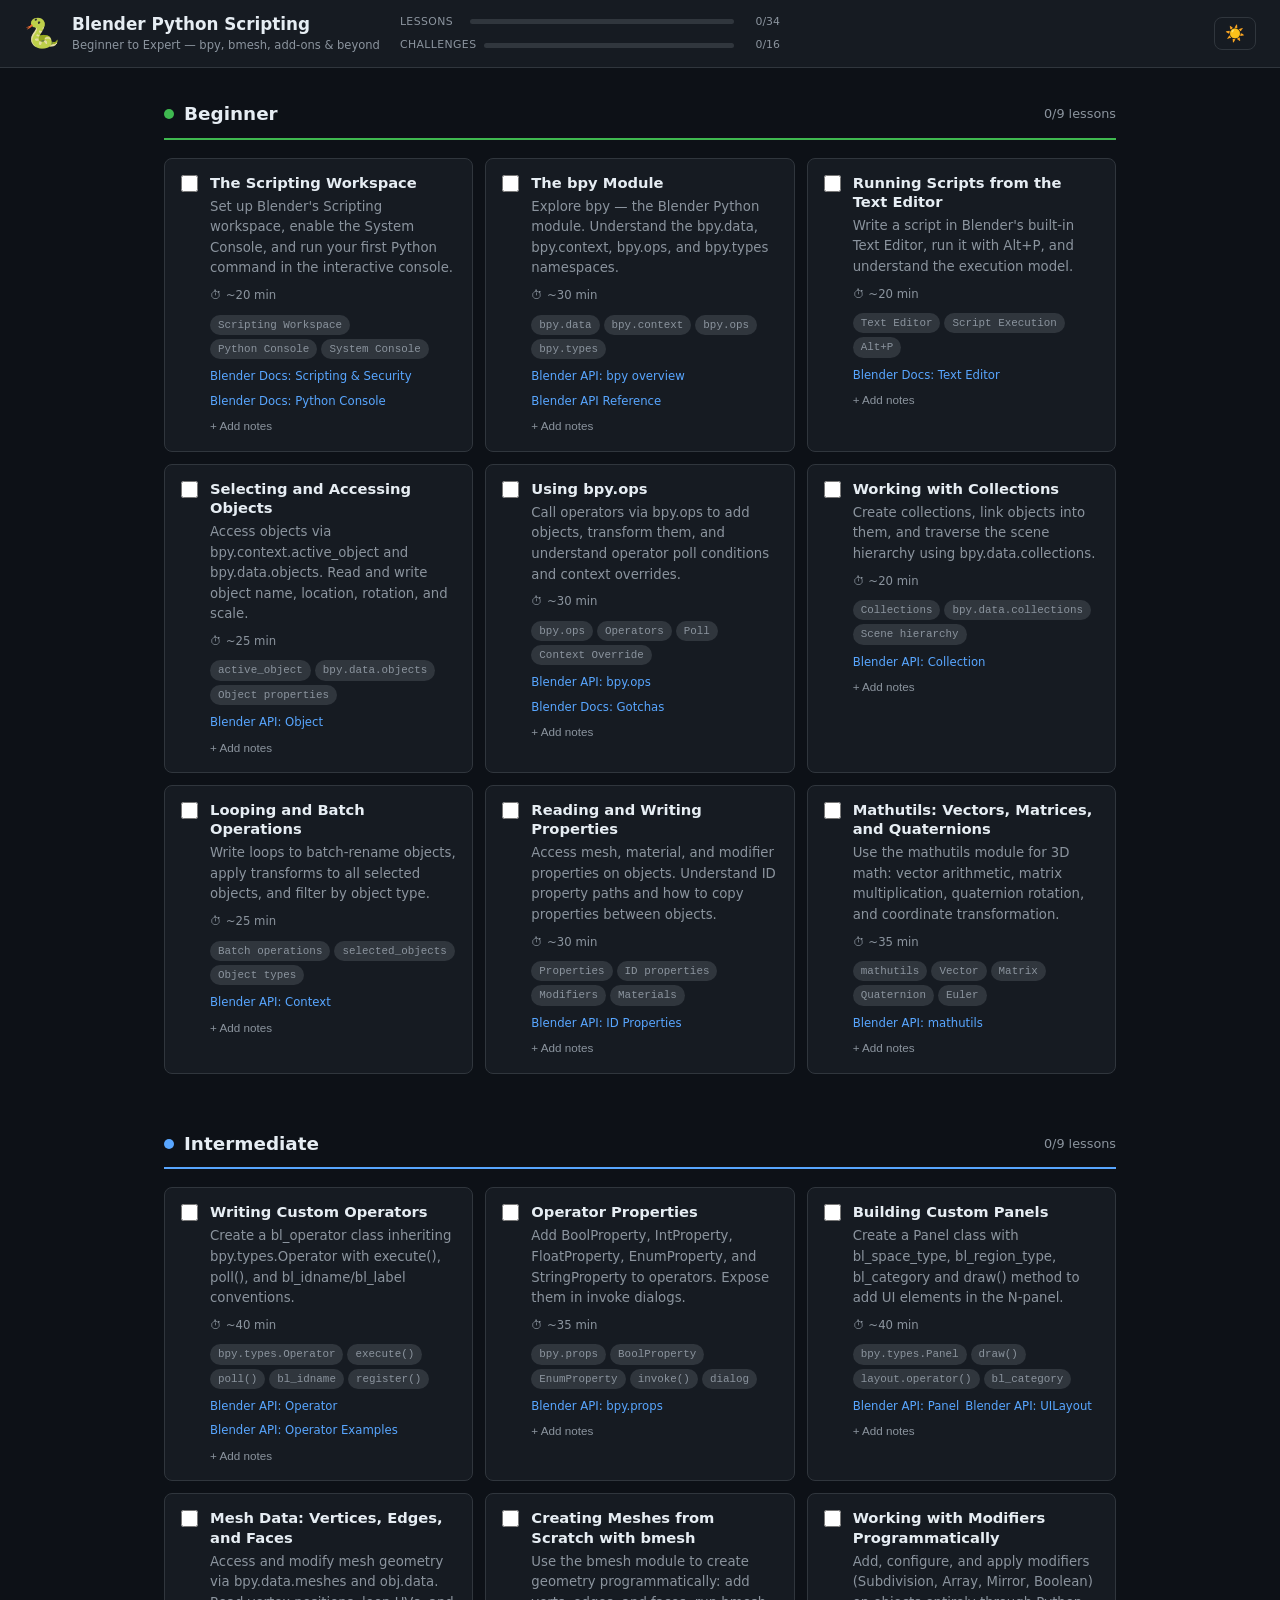
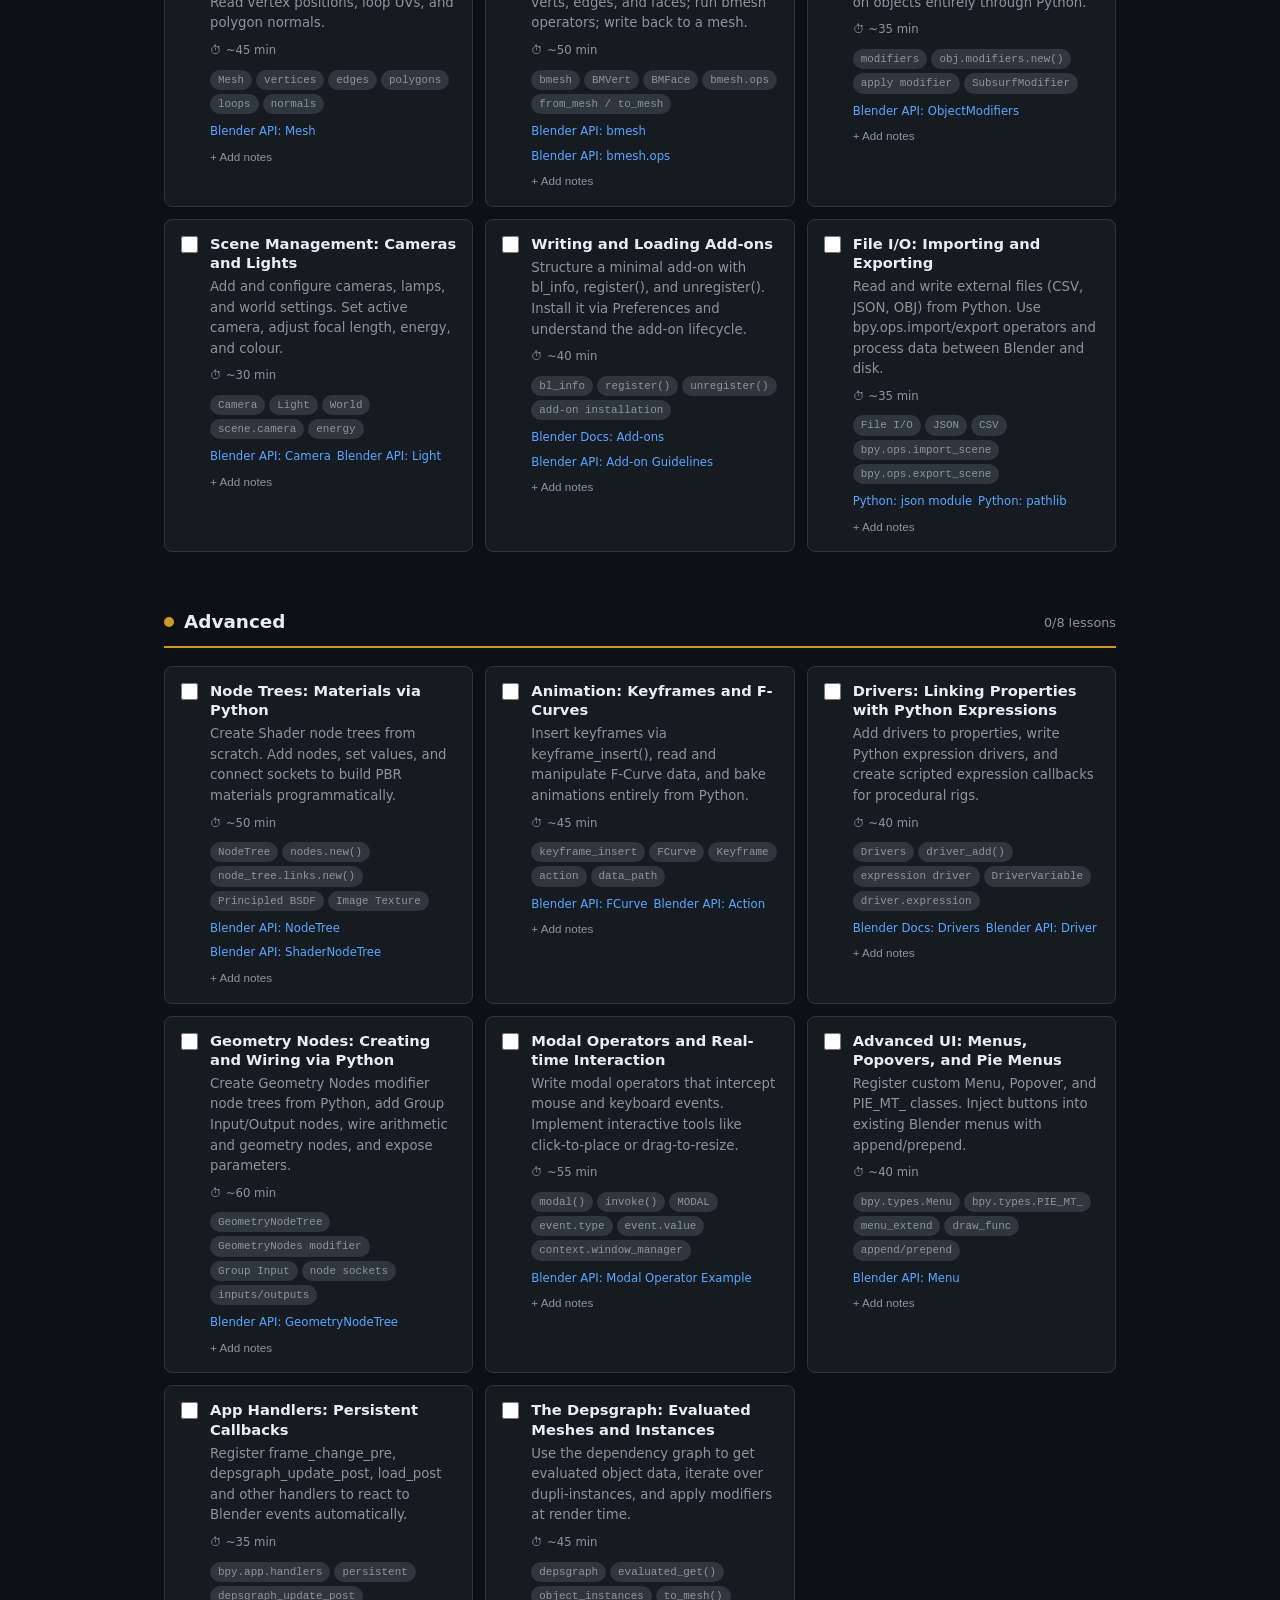
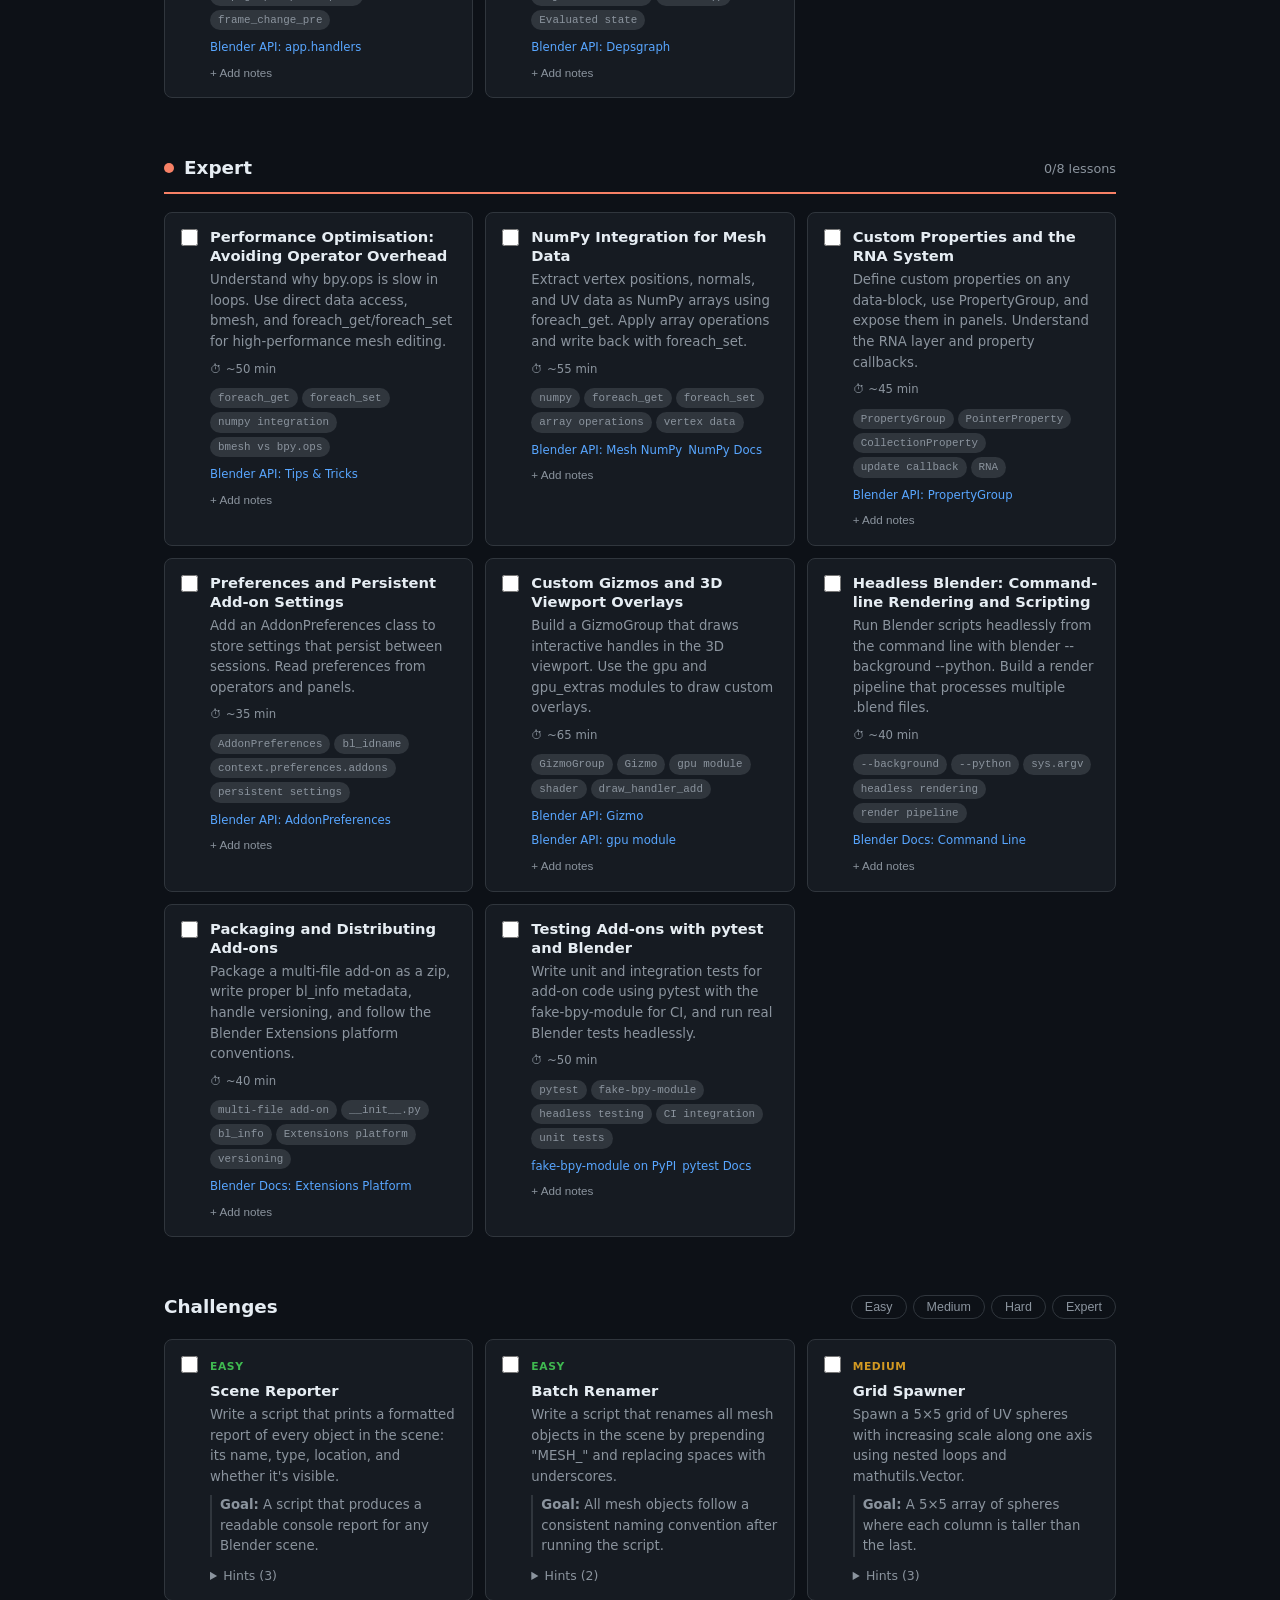
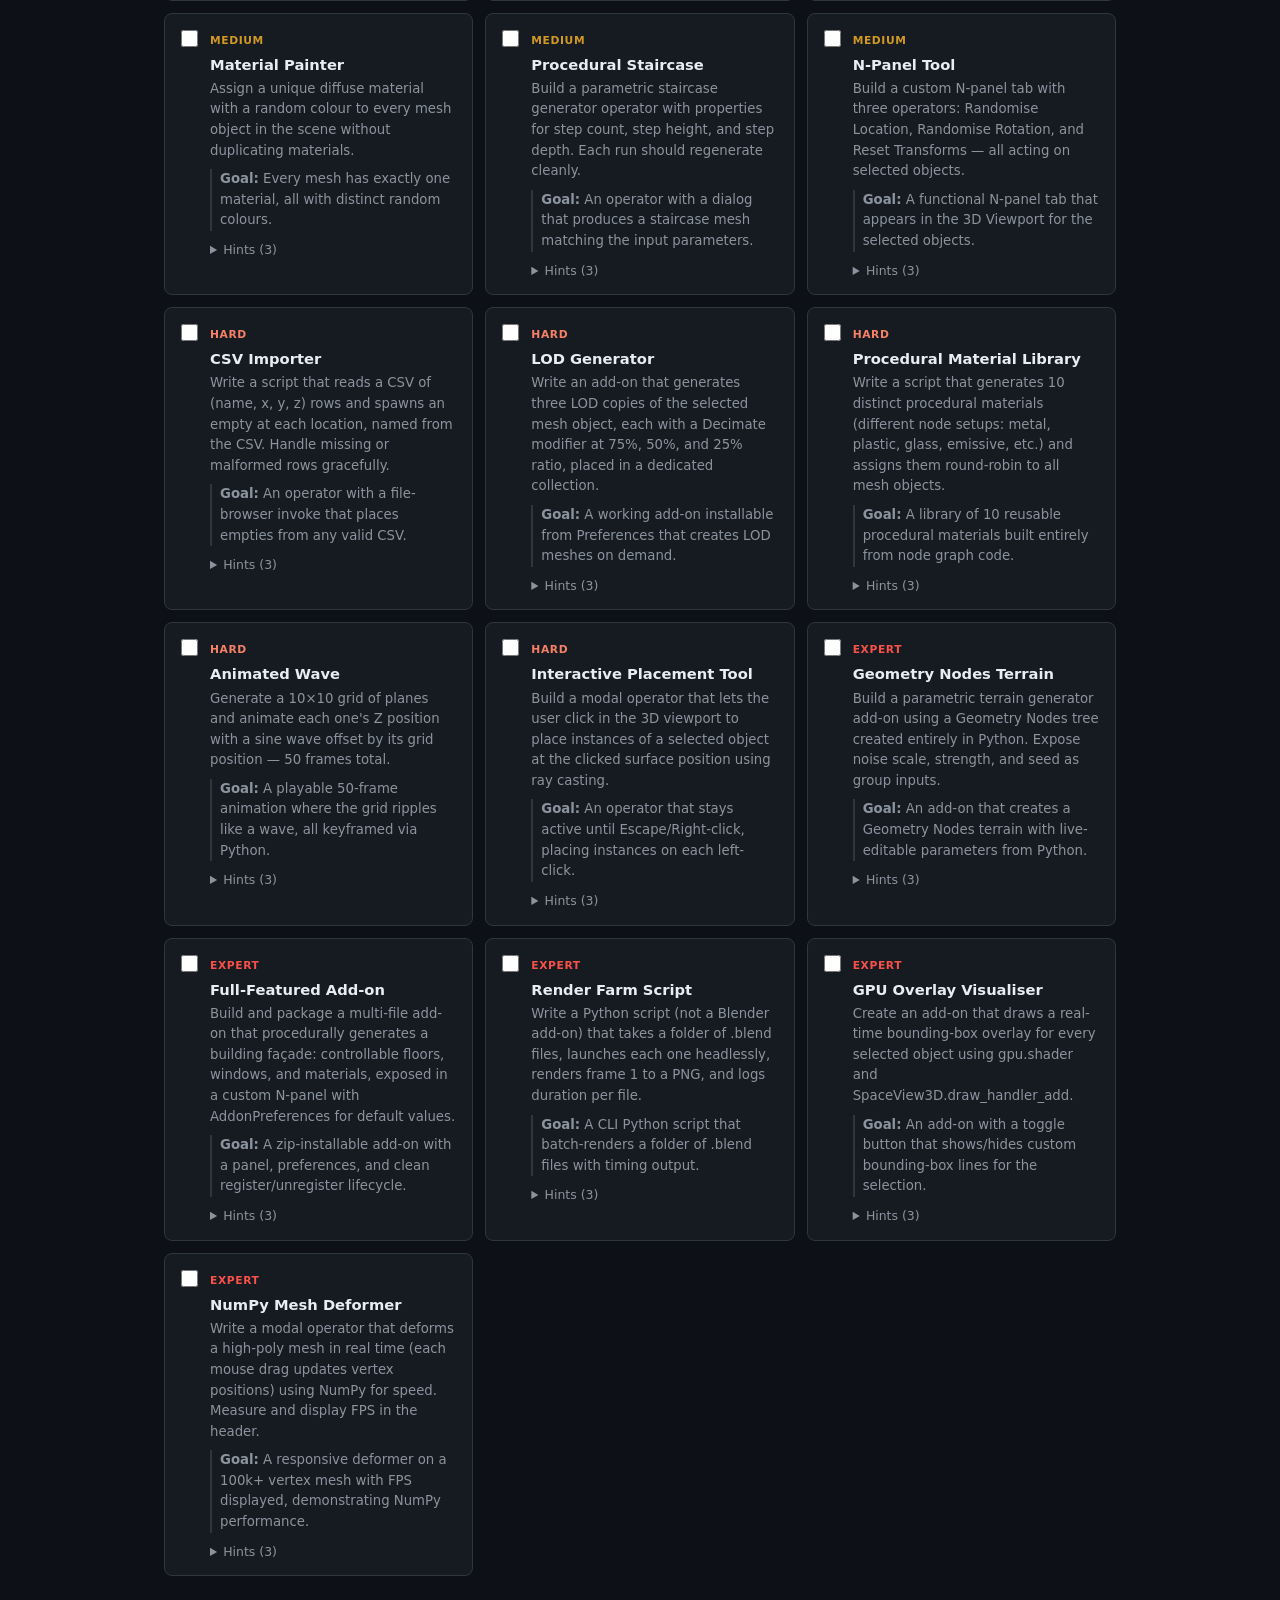
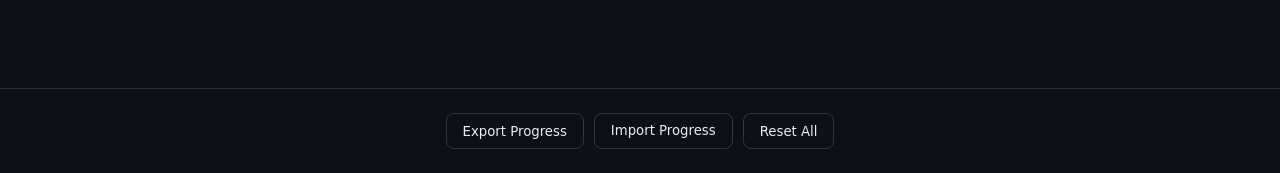
==== app.html @ d5a95653 "Add landing page; move app shell to app.html index.html is now a landing page with hero, stats (34 l" ====
<!DOCTYPE html>
<html lang="en" data-theme="dark" data-ls-key="blender-scripting-lp-v1">
<head>
  <meta charset="UTF-8">
  <meta name="viewport" content="width=device-width, initial-scale=1.0">
  <title>Blender Python Scripting — Learning Path</title>
  <script>
    try {
      const key = document.documentElement.dataset.lsKey;
      const s = JSON.parse(localStorage.getItem(key) || '{}');
      if (s.theme === 'light') document.documentElement.setAttribute('data-theme', 'light');
    } catch(e) {}
  </script>
  <link rel="stylesheet" href="style.css">
</head>
<body>
  <header class="site-header">
    <div class="header-brand">
      <a href="index.html" class="logo" aria-label="Back to home">🐍</a>
      <div>
        <h1>Blender Python Scripting</h1>
        <p class="subtitle">Beginner to Expert — bpy, bmesh, add-ons &amp; beyond</p>
      </div>
    </div>
    <div class="header-center">
      <div class="progress-group">
        <span class="progress-label">Lessons</span>
        <div class="progress-bar"><div class="progress-fill" id="lessons-bar" style="width:0%"></div></div>
        <span class="progress-text" id="lessons-text">0/0</span>
      </div>
      <div class="progress-group">
        <span class="progress-label">Challenges</span>
        <div class="progress-bar progress-bar--challenge"><div class="progress-fill" id="challenges-bar" style="width:0%"></div></div>
        <span class="progress-text" id="challenges-text">0/0</span>
      </div>
    </div>
    <button class="theme-btn" id="theme-btn" aria-label="Toggle theme">☀️</button>
  </header>

  <main>
    <div id="curriculum"></div>
    <section class="challenges-section">
      <div class="section-header">
        <h2>Challenges</h2>
        <div class="filter-btns" id="difficulty-filters"></div>
      </div>
      <div id="challenges-container"></div>
    </section>
  </main>

  <footer class="site-footer">
    <button id="export-btn">Export Progress</button>
    <label class="import-label">Import Progress<input type="file" id="import-input" accept=".json" hidden></label>
    <button id="reset-btn">Reset All</button>
  </footer>

  <script src="data.js"></script>
  <script src="app.js"></script>
</body>
</html>
---- style.css ----
:root {
  --bg: #0d1117;
  --bg-card: #161b22;
  --bg-card-hover: #1c2128;
  --border: #30363d;
  --text: #e6edf3;
  --text-muted: #8b949e;
  --accent: #58a6ff;
  --success: #3fb950;
  --warning: #d29922;
  --danger: #f78166;
  --purple: #a371f7;
  --header-h: 68px;
  --radius: 8px;
  --transition: 0.18s ease;
}

[data-theme="light"] {
  --bg: #f6f8fa;
  --bg-card: #ffffff;
  --bg-card-hover: #f0f3f6;
  --border: #d0d7de;
  --text: #1f2328;
  --text-muted: #656d76;
}

*, *::before, *::after { box-sizing: border-box; margin: 0; padding: 0; }

body {
  background: var(--bg);
  color: var(--text);
  font-family: system-ui, -apple-system, sans-serif;
  font-size: 15px;
  line-height: 1.5;
}

/* ── Header ── */
.site-header {
  position: sticky;
  top: 0;
  z-index: 100;
  display: flex;
  align-items: center;
  gap: 20px;
  padding: 0 24px;
  height: var(--header-h);
  background: var(--bg-card);
  border-bottom: 1px solid var(--border);
  backdrop-filter: blur(8px);
}

.header-brand {
  display: flex;
  align-items: center;
  gap: 12px;
  flex-shrink: 0;
}

.logo {
  font-size: 1.8rem;
  line-height: 1;
}

a.logo {
  text-decoration: none;
}

.header-brand h1 {
  font-size: 1.05rem;
  font-weight: 600;
  white-space: nowrap;
}

.subtitle {
  font-size: 0.72rem;
  color: var(--text-muted);
  white-space: nowrap;
}

.header-center {
  flex: 1;
  display: flex;
  flex-direction: column;
  gap: 7px;
  max-width: 380px;
}

.progress-group {
  display: flex;
  align-items: center;
  gap: 8px;
}

.progress-label {
  font-size: 0.68rem;
  color: var(--text-muted);
  min-width: 62px;
  text-transform: uppercase;
  letter-spacing: 0.4px;
}

.progress-bar {
  flex: 1;
  height: 5px;
  background: var(--border);
  border-radius: 3px;
  overflow: hidden;
}

.progress-fill {
  height: 100%;
  background: var(--accent);
  border-radius: 3px;
  transition: width 0.35s ease;
}

.progress-bar--challenge .progress-fill {
  background: var(--purple);
}

.progress-text {
  font-size: 0.68rem;
  color: var(--text-muted);
  min-width: 38px;
  text-align: right;
  font-variant-numeric: tabular-nums;
}

.theme-btn {
  margin-left: auto;
  background: none;
  border: 1px solid var(--border);
  border-radius: var(--radius);
  padding: 6px 10px;
  cursor: pointer;
  font-size: 1rem;
  color: var(--text);
  transition: border-color var(--transition);
  flex-shrink: 0;
}

.theme-btn:hover { border-color: var(--accent); }

/* ── Main layout ── */
main {
  padding: 32px 24px 64px;
  max-width: 1000px;
  margin: 0 auto;
}

/* ── Levels ── */
.level {
  margin-bottom: 56px;
}

.level-header {
  display: flex;
  justify-content: space-between;
  align-items: center;
  margin-bottom: 18px;
  padding-bottom: 10px;
  border-bottom: 2px solid var(--level-color, var(--border));
}

.level-title-group {
  display: flex;
  align-items: center;
  gap: 10px;
}

.level-dot {
  width: 10px;
  height: 10px;
  border-radius: 50%;
  background: var(--level-color, var(--accent));
  flex-shrink: 0;
}

.level-header h2 {
  font-size: 1.15rem;
  font-weight: 600;
}

.level-progress {
  font-size: 0.8rem;
  color: var(--text-muted);
}

/* ── Lesson grid ── */
.lessons-grid {
  display: grid;
  grid-template-columns: repeat(auto-fill, minmax(290px, 1fr));
  gap: 12px;
}

/* ── Cards ── */
.lesson-card,
.challenge-card {
  background: var(--bg-card);
  border: 1px solid var(--border);
  border-radius: var(--radius);
  padding: 14px 16px;
  display: flex;
  gap: 12px;
  transition: background var(--transition), border-color var(--transition);
}

.lesson-card:hover,
.challenge-card:hover {
  background: var(--bg-card-hover);
}

.lesson-card.completed {
  border-color: var(--success);
  opacity: 0.65;
}

.challenge-card.completed {
  border-color: var(--success);
  opacity: 0.65;
}

/* ── Checkboxes ── */
.card-check {
  flex-shrink: 0;
  padding-top: 2px;
}

.card-check input {
  width: 17px;
  height: 17px;
  accent-color: var(--success);
  cursor: pointer;
}

/* ── Card body ── */
.card-body {
  flex: 1;
  min-width: 0;
}

.card-body h3 {
  font-size: 0.92rem;
  font-weight: 600;
  margin-bottom: 5px;
  line-height: 1.3;
}

.card-body p {
  font-size: 0.83rem;
  color: var(--text-muted);
  line-height: 1.55;
}

.duration {
  font-size: 0.73rem;
  color: var(--text-muted);
  margin-top: 8px;
  display: inline-block;
}

/* ── Concept tags ── */
.concepts {
  display: flex;
  flex-wrap: wrap;
  gap: 4px;
  margin-top: 9px;
}

.concept-tag {
  font-size: 0.68rem;
  background: var(--border);
  color: var(--text-muted);
  border-radius: 12px;
  padding: 2px 8px;
  font-family: ui-monospace, monospace;
}

/* ── Resources ── */
.resources {
  margin-top: 9px;
  display: flex;
  flex-wrap: wrap;
  gap: 6px;
}

.resources a {
  font-size: 0.73rem;
  color: var(--accent);
  text-decoration: none;
  border-bottom: 1px solid transparent;
  transition: border-color var(--transition);
}

.resources a:hover {
  border-bottom-color: var(--accent);
}

/* ── Difficulty badges ── */
.difficulty-badge {
  font-size: 0.67rem;
  font-weight: 700;
  text-transform: uppercase;
  letter-spacing: 0.6px;
  margin-bottom: 6px;
  display: inline-block;
}

.difficulty-badge[data-difficulty="easy"]   { color: #3fb950; }
.difficulty-badge[data-difficulty="medium"] { color: #d29922; }
.difficulty-badge[data-difficulty="hard"]   { color: #f78166; }
.difficulty-badge[data-difficulty="expert"] { color: #f85149; }

/* ── Goal line ── */
.goal {
  margin-top: 8px;
  font-size: 0.82rem;
  color: var(--text-muted);
  border-left: 2px solid var(--border);
  padding-left: 8px;
}

/* ── Hints details ── */
details {
  margin-top: 10px;
}

details summary {
  font-size: 0.78rem;
  color: var(--text-muted);
  cursor: pointer;
  user-select: none;
}

details summary:hover {
  color: var(--text);
}

details ul {
  margin-top: 6px;
  padding-left: 18px;
}

details li {
  font-size: 0.8rem;
  color: var(--text-muted);
  line-height: 1.6;
}

/* ── Challenges section ── */
.challenges-section {
  margin-top: 56px;
}

.section-header {
  display: flex;
  justify-content: space-between;
  align-items: center;
  margin-bottom: 18px;
  flex-wrap: wrap;
  gap: 10px;
}

.section-header h2 {
  font-size: 1.15rem;
  font-weight: 600;
}

.filter-btns {
  display: flex;
  gap: 6px;
  flex-wrap: wrap;
}

.filter-btn {
  font-size: 0.78rem;
  padding: 4px 13px;
  border: 1px solid var(--border);
  border-radius: 20px;
  background: none;
  color: var(--text-muted);
  cursor: pointer;
  transition: border-color var(--transition), color var(--transition);
}

.filter-btn:hover,
.filter-btn.active {
  border-color: var(--accent);
  color: var(--accent);
}

#challenges-container {
  display: grid;
  grid-template-columns: repeat(auto-fill, minmax(300px, 1fr));
  gap: 12px;
}

.empty-state {
  color: var(--text-muted);
  font-size: 0.85rem;
  grid-column: 1 / -1;
  text-align: center;
  padding: 32px 0;
}

/* ── Notes ── */
.notes {
  width: 100%;
  margin-top: 9px;
  padding: 7px 10px;
  background: var(--bg);
  border: 1px solid var(--border);
  border-radius: 4px;
  color: var(--text);
  font-size: 0.8rem;
  resize: vertical;
  min-height: 60px;
  font-family: inherit;
  transition: border-color var(--transition);
}

.notes:focus {
  outline: none;
  border-color: var(--accent);
}

.add-notes-btn {
  margin-top: 8px;
  font-size: 0.73rem;
  color: var(--text-muted);
  background: none;
  border: none;
  cursor: pointer;
  padding: 0;
  transition: color var(--transition);
}

.add-notes-btn:hover {
  color: var(--accent);
}

/* ── Footer ── */
.site-footer {
  display: flex;
  gap: 10px;
  justify-content: center;
  padding: 24px;
  border-top: 1px solid var(--border);
  margin-top: 48px;
}

.site-footer button,
.import-label {
  padding: 7px 16px;
  border: 1px solid var(--border);
  border-radius: var(--radius);
  background: none;
  color: var(--text);
  cursor: pointer;
  font-size: 0.83rem;
  font-family: inherit;
  transition: border-color var(--transition), color var(--transition);
  user-select: none;
}

.site-footer button:hover,
.import-label:hover {
  border-color: var(--accent);
  color: var(--accent);
}

#reset-btn:hover {
  border-color: var(--danger);
  color: var(--danger);
}

/* ── Responsive ── */
@media (max-width: 768px) {
  .site-header {
    flex-wrap: wrap;
    height: auto;
    padding: 12px 16px;
    gap: 12px;
  }

  .header-center {
    order: 3;
    width: 100%;
    max-width: 100%;
  }

  .theme-btn {
    margin-left: 0;
  }

  main {
    padding: 20px 16px 48px;
  }

  .lessons-grid,
  #challenges-container {
    grid-template-columns: 1fr;
  }

  .section-header {
    flex-direction: column;
    align-items: flex-start;
  }
}
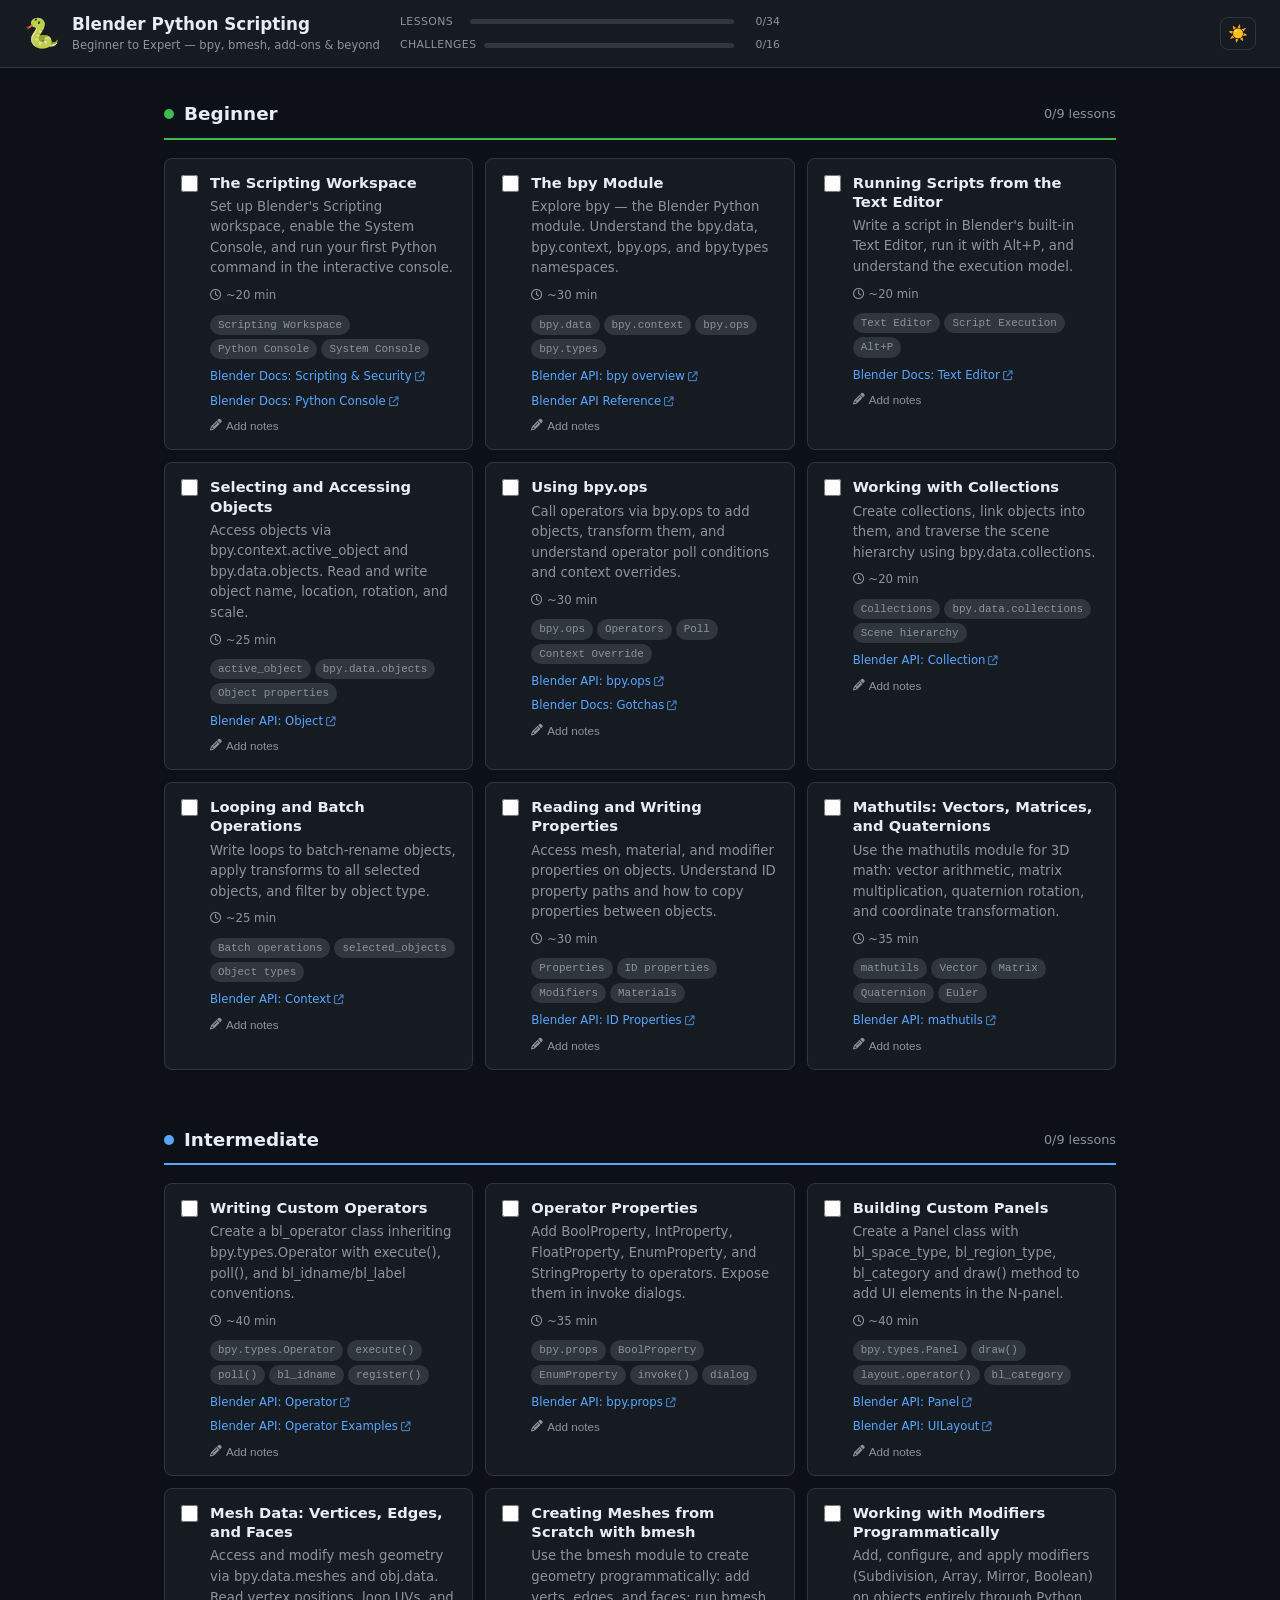
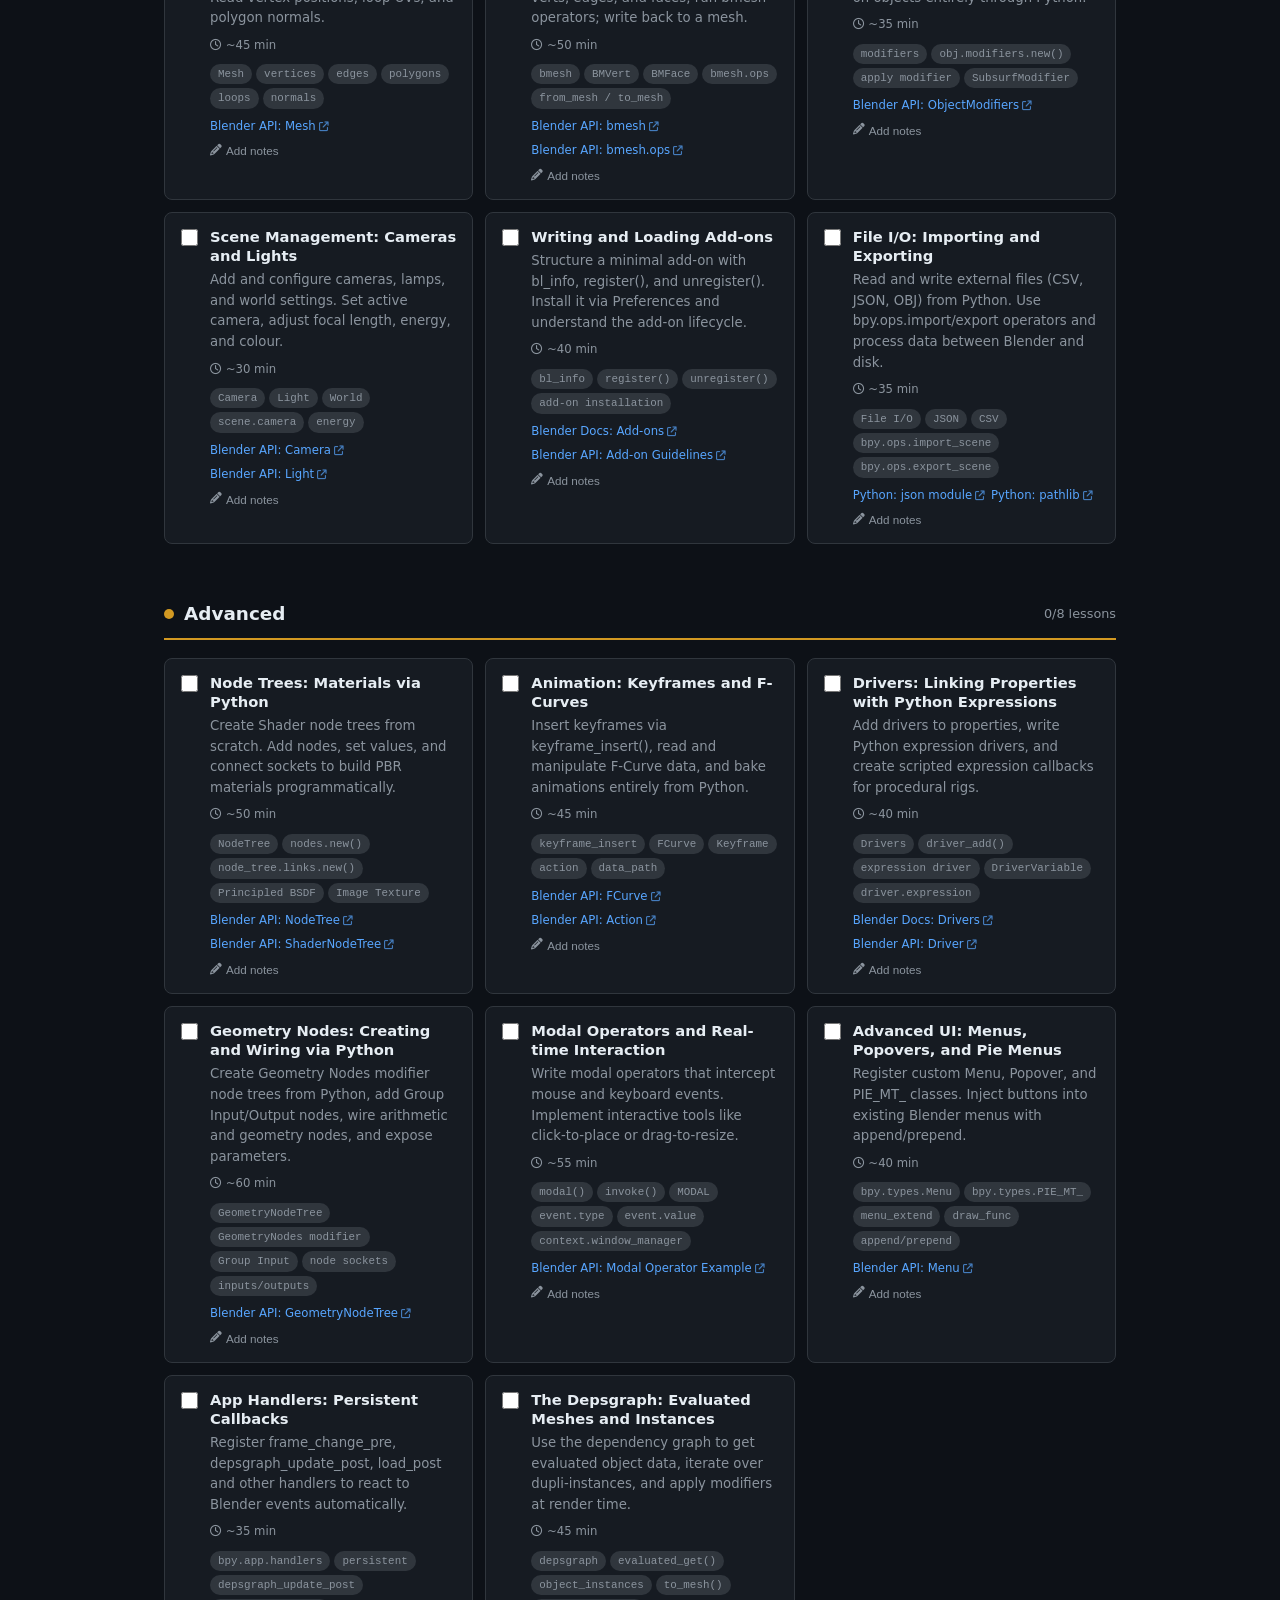
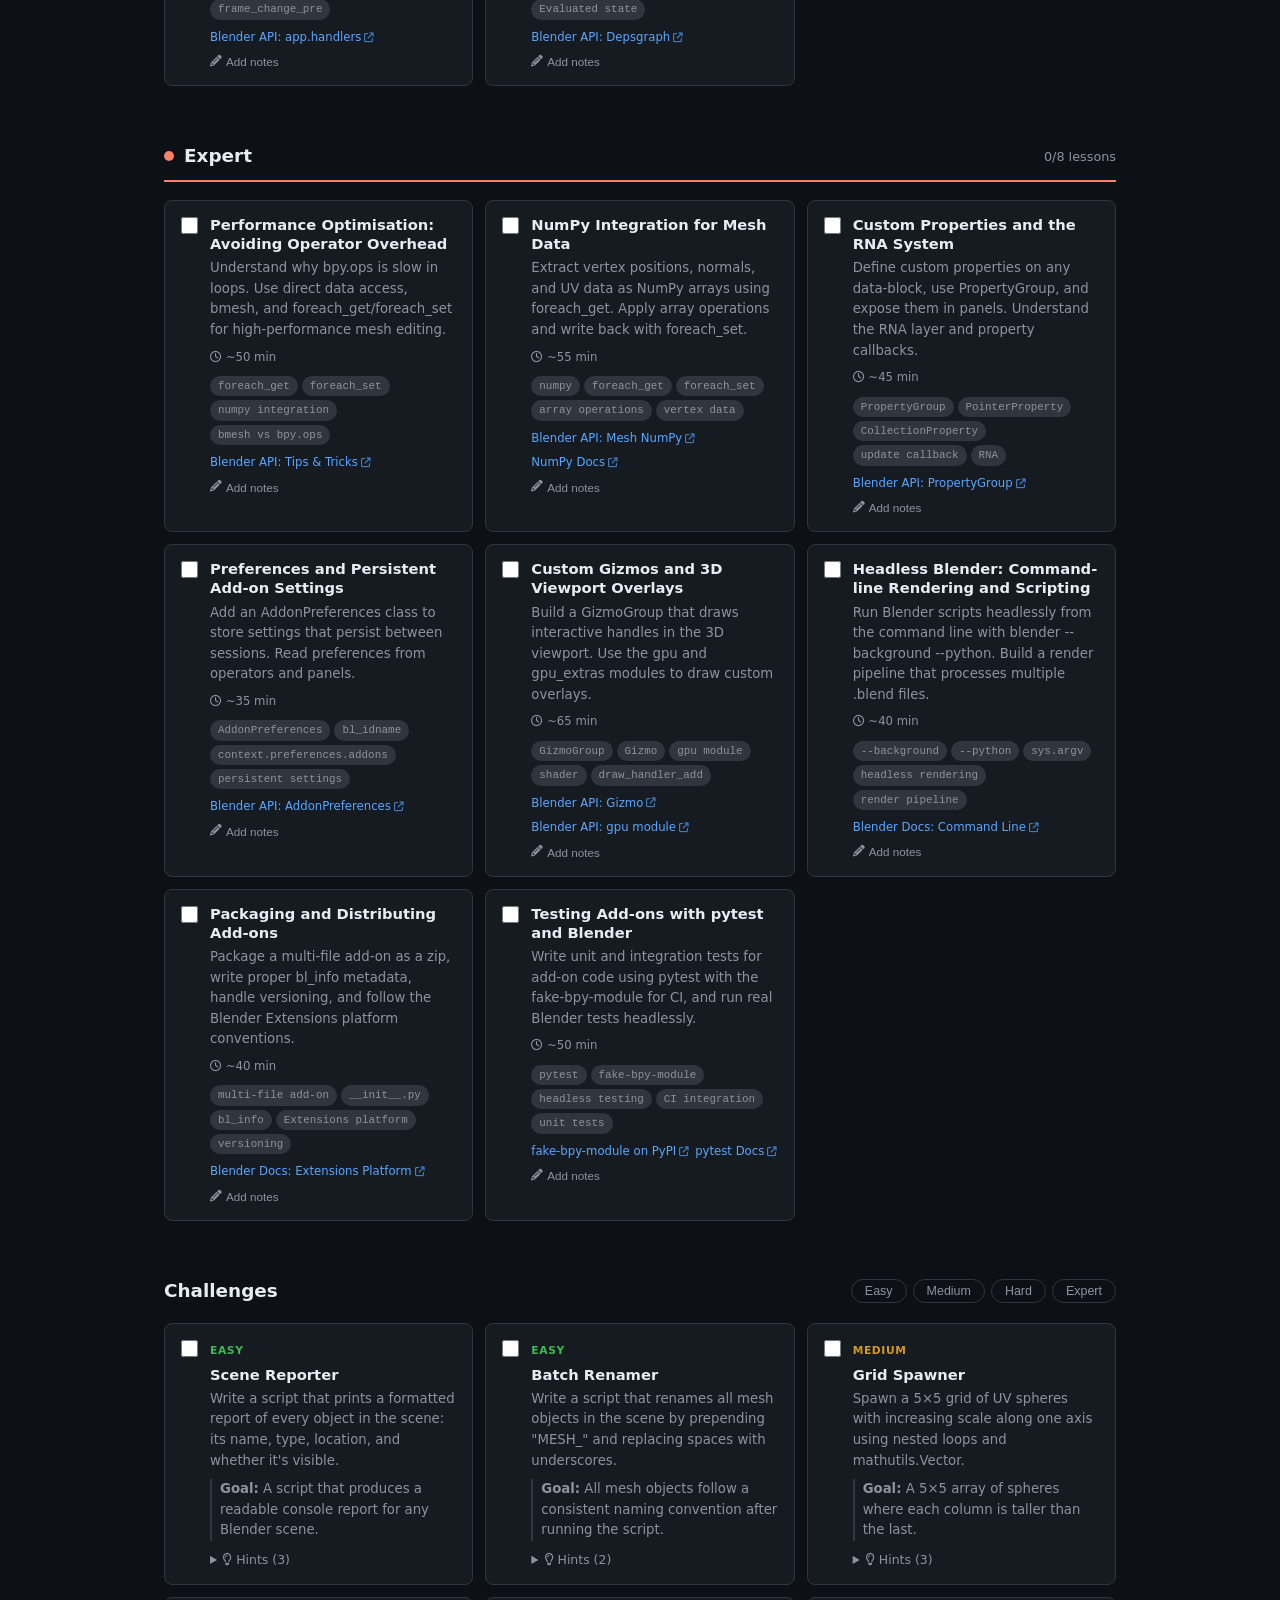
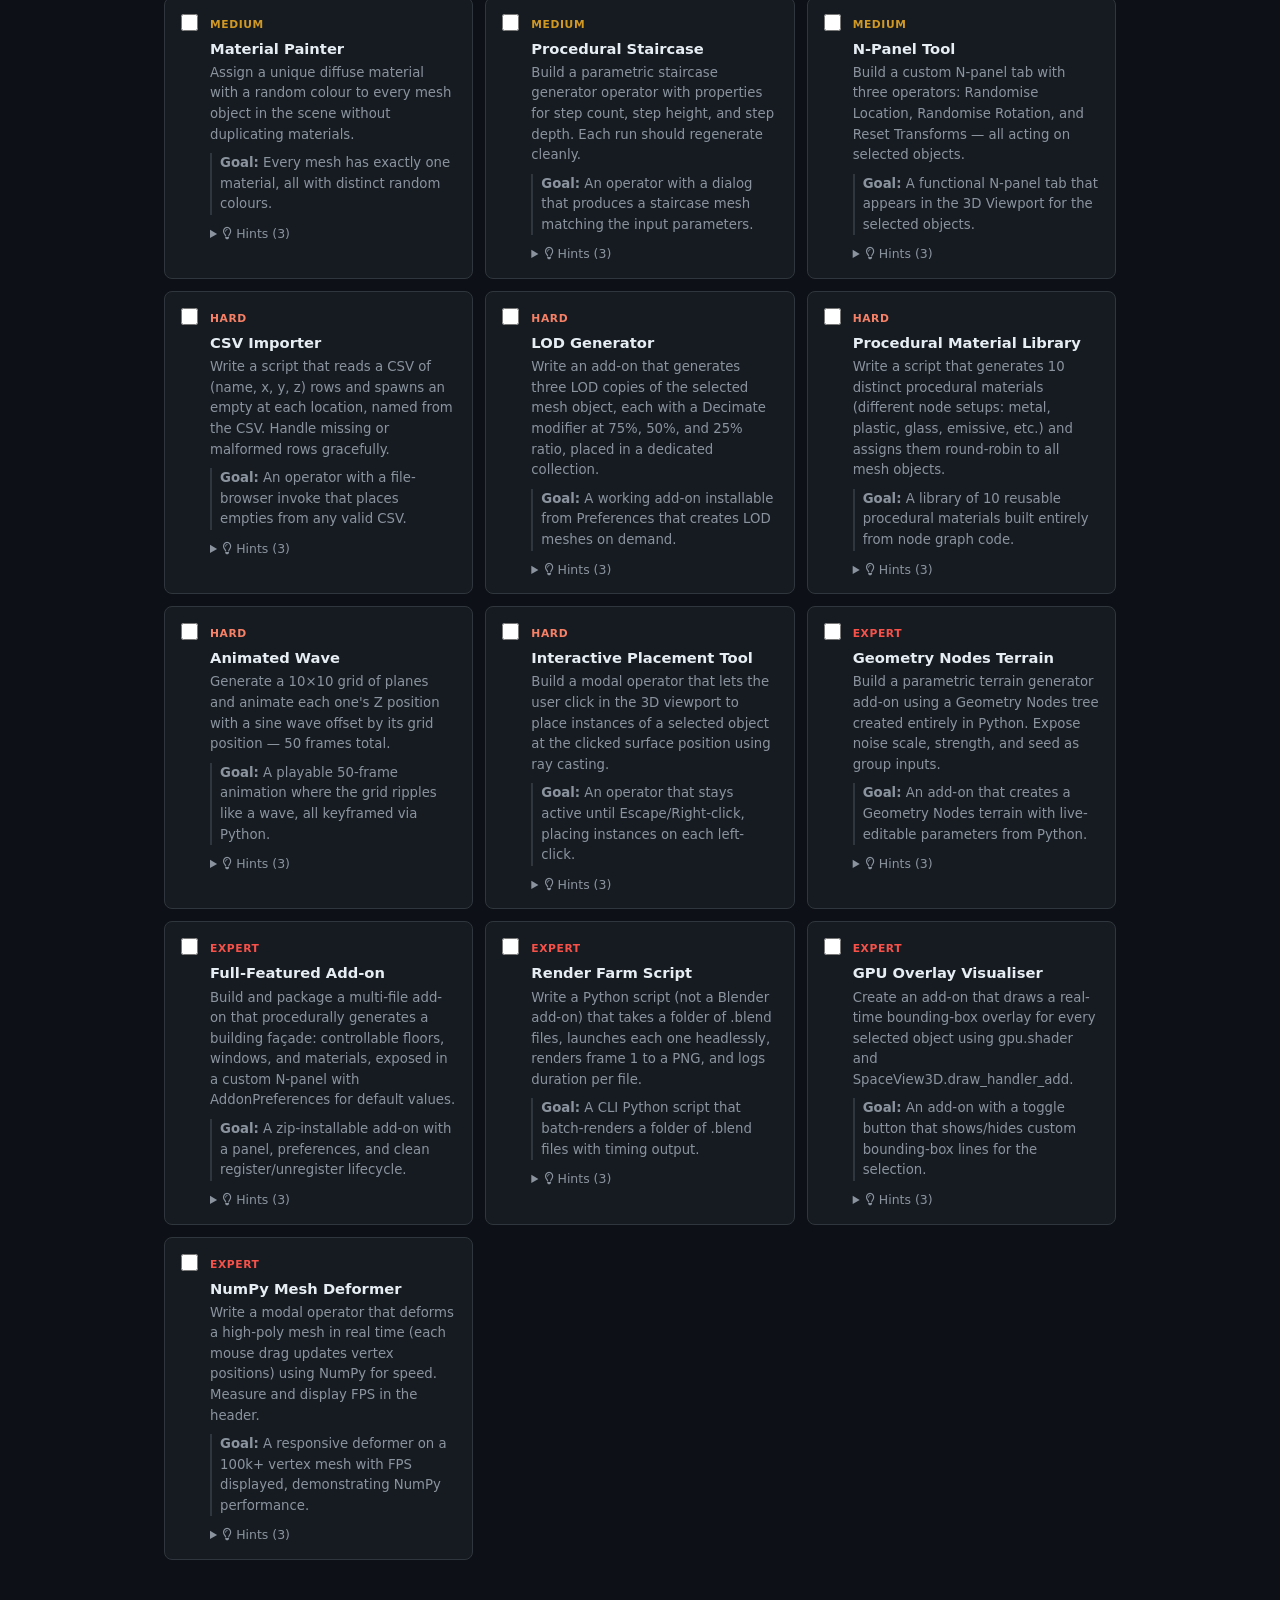
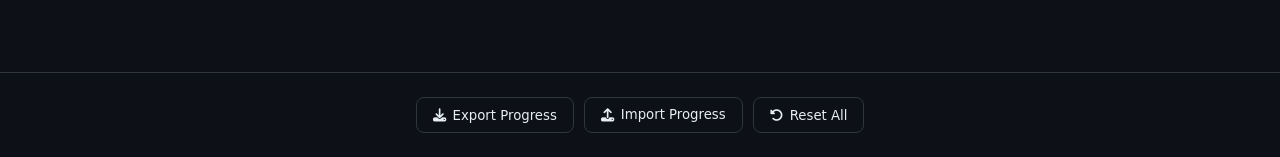
==== commit 6dcdc09a: "Add Font Awesome icons throughout the app - Load FA 6.5.2 from cdnjs in both index.html and app.html" ====
--- a/app.html
+++ b/app.html
@@ -3,6 +3,8 @@
 <head>
   <meta charset="UTF-8">
   <meta name="viewport" content="width=device-width, initial-scale=1.0">
+  <link rel="icon" type="image/svg+xml" href="favicon.svg">
+  <link rel="stylesheet" href="https://cdnjs.cloudflare.com/ajax/libs/font-awesome/6.5.2/css/all.min.css">
   <title>Blender Python Scripting — Learning Path</title>
   <script>
     try {
@@ -34,7 +36,7 @@
         <span class="progress-text" id="challenges-text">0/0</span>
       </div>
     </div>
-    <button class="theme-btn" id="theme-btn" aria-label="Toggle theme">☀️</button>
+    <button class="theme-btn" id="theme-btn" aria-label="Toggle theme"><i class="fa-solid fa-sun"></i></button>
   </header>
 
   <main>
@@ -49,9 +51,9 @@
   </main>
 
   <footer class="site-footer">
-    <button id="export-btn">Export Progress</button>
-    <label class="import-label">Import Progress<input type="file" id="import-input" accept=".json" hidden></label>
-    <button id="reset-btn">Reset All</button>
+    <button id="export-btn"><i class="fa-solid fa-download"></i> Export Progress</button>
+    <label class="import-label"><i class="fa-solid fa-upload"></i> Import Progress<input type="file" id="import-input" accept=".json" hidden></label>
+    <button id="reset-btn"><i class="fa-solid fa-rotate-left"></i> Reset All</button>
   </footer>
 
   <script src="data.js"></script>
--- a/style.css
+++ b/style.css
@@ -137,6 +137,10 @@
   color: var(--text);
   transition: border-color var(--transition);
   flex-shrink: 0;
+  display: inline-flex;
+  align-items: center;
+  justify-content: center;
+  width: 36px;
 }
 
 .theme-btn:hover { border-color: var(--accent); }
@@ -290,10 +294,18 @@
   text-decoration: none;
   border-bottom: 1px solid transparent;
   transition: border-color var(--transition);
+  display: inline-flex;
+  align-items: center;
+  gap: 3px;
 }
 
 .resources a:hover {
   border-bottom-color: var(--accent);
+}
+
+.resources a .fa-arrow-up-right-from-square {
+  font-size: 0.6rem;
+  opacity: 0.7;
 }
 
 /* ── Difficulty badges ── */
@@ -433,6 +445,9 @@
   cursor: pointer;
   padding: 0;
   transition: color var(--transition);
+  display: inline-flex;
+  align-items: center;
+  gap: 4px;
 }
 
 .add-notes-btn:hover {
@@ -461,6 +476,9 @@
   font-family: inherit;
   transition: border-color var(--transition), color var(--transition);
   user-select: none;
+  display: inline-flex;
+  align-items: center;
+  gap: 7px;
 }
 
 .site-footer button:hover,
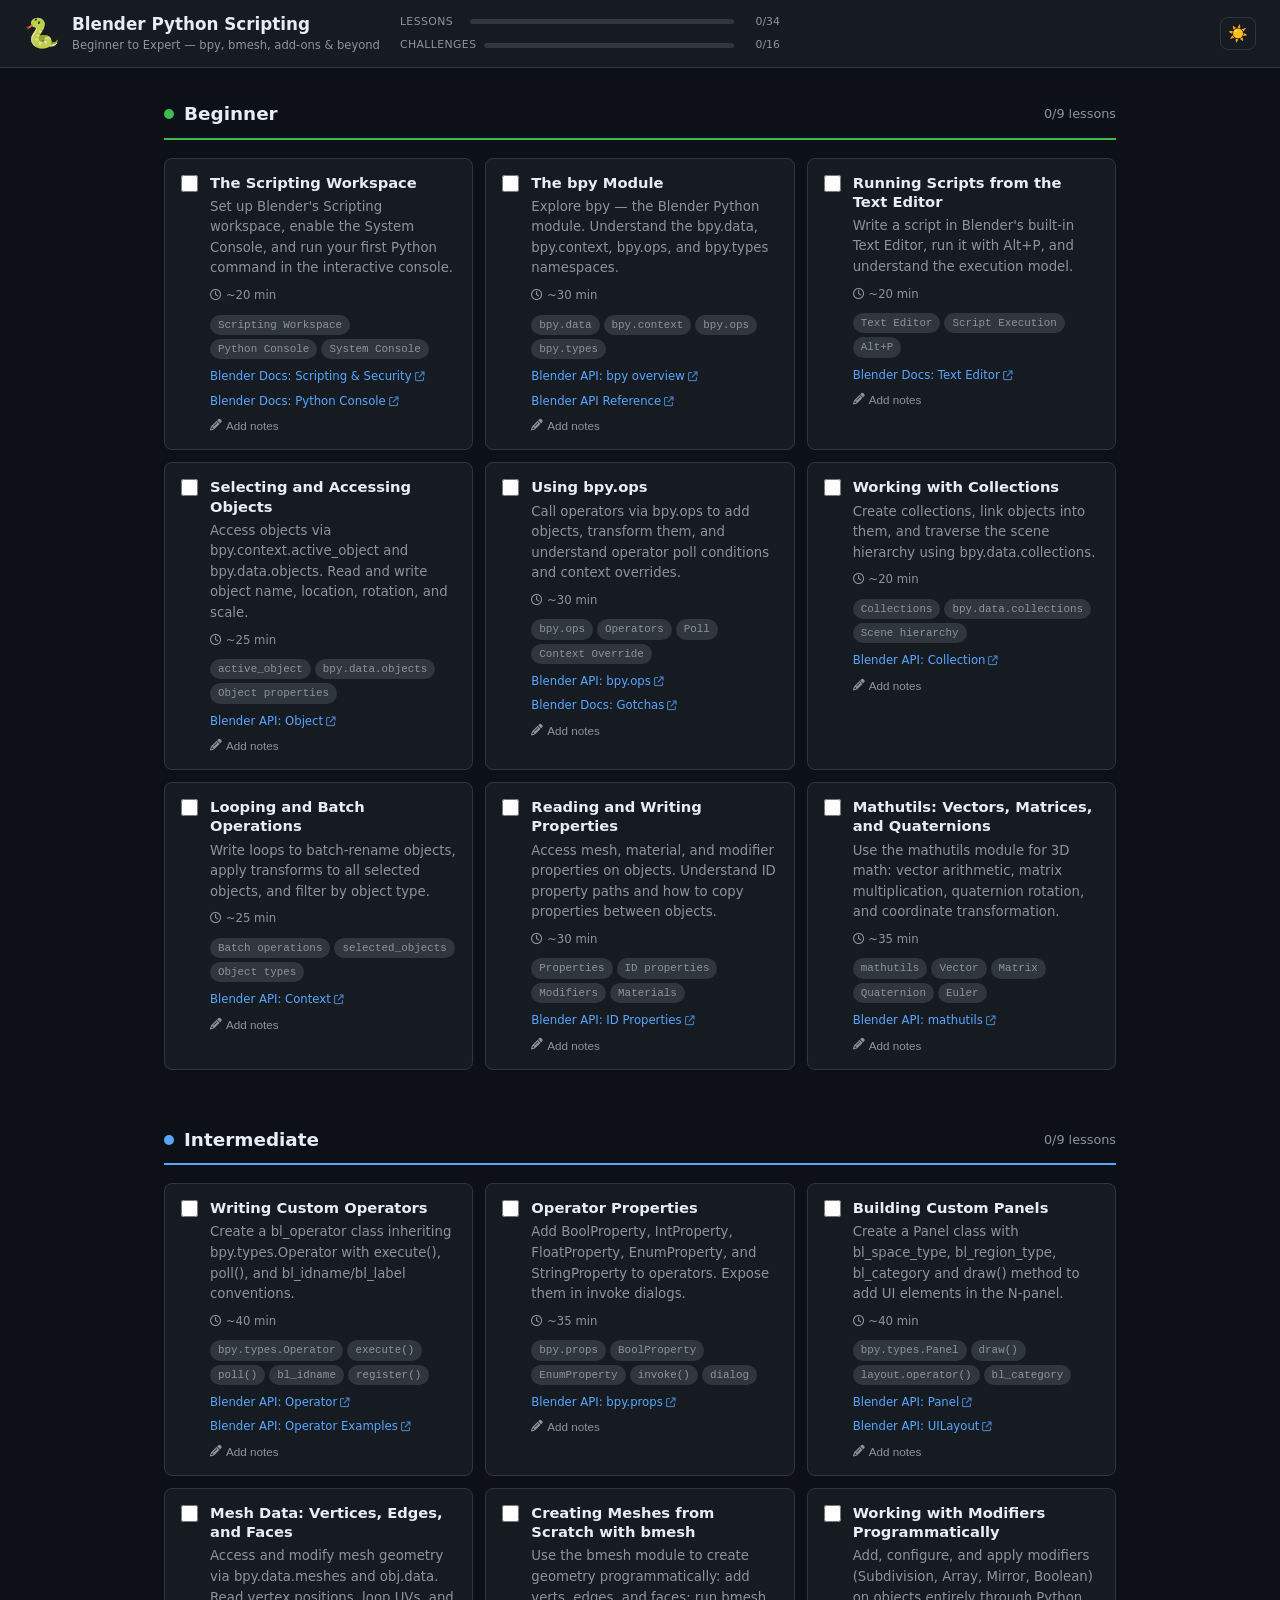
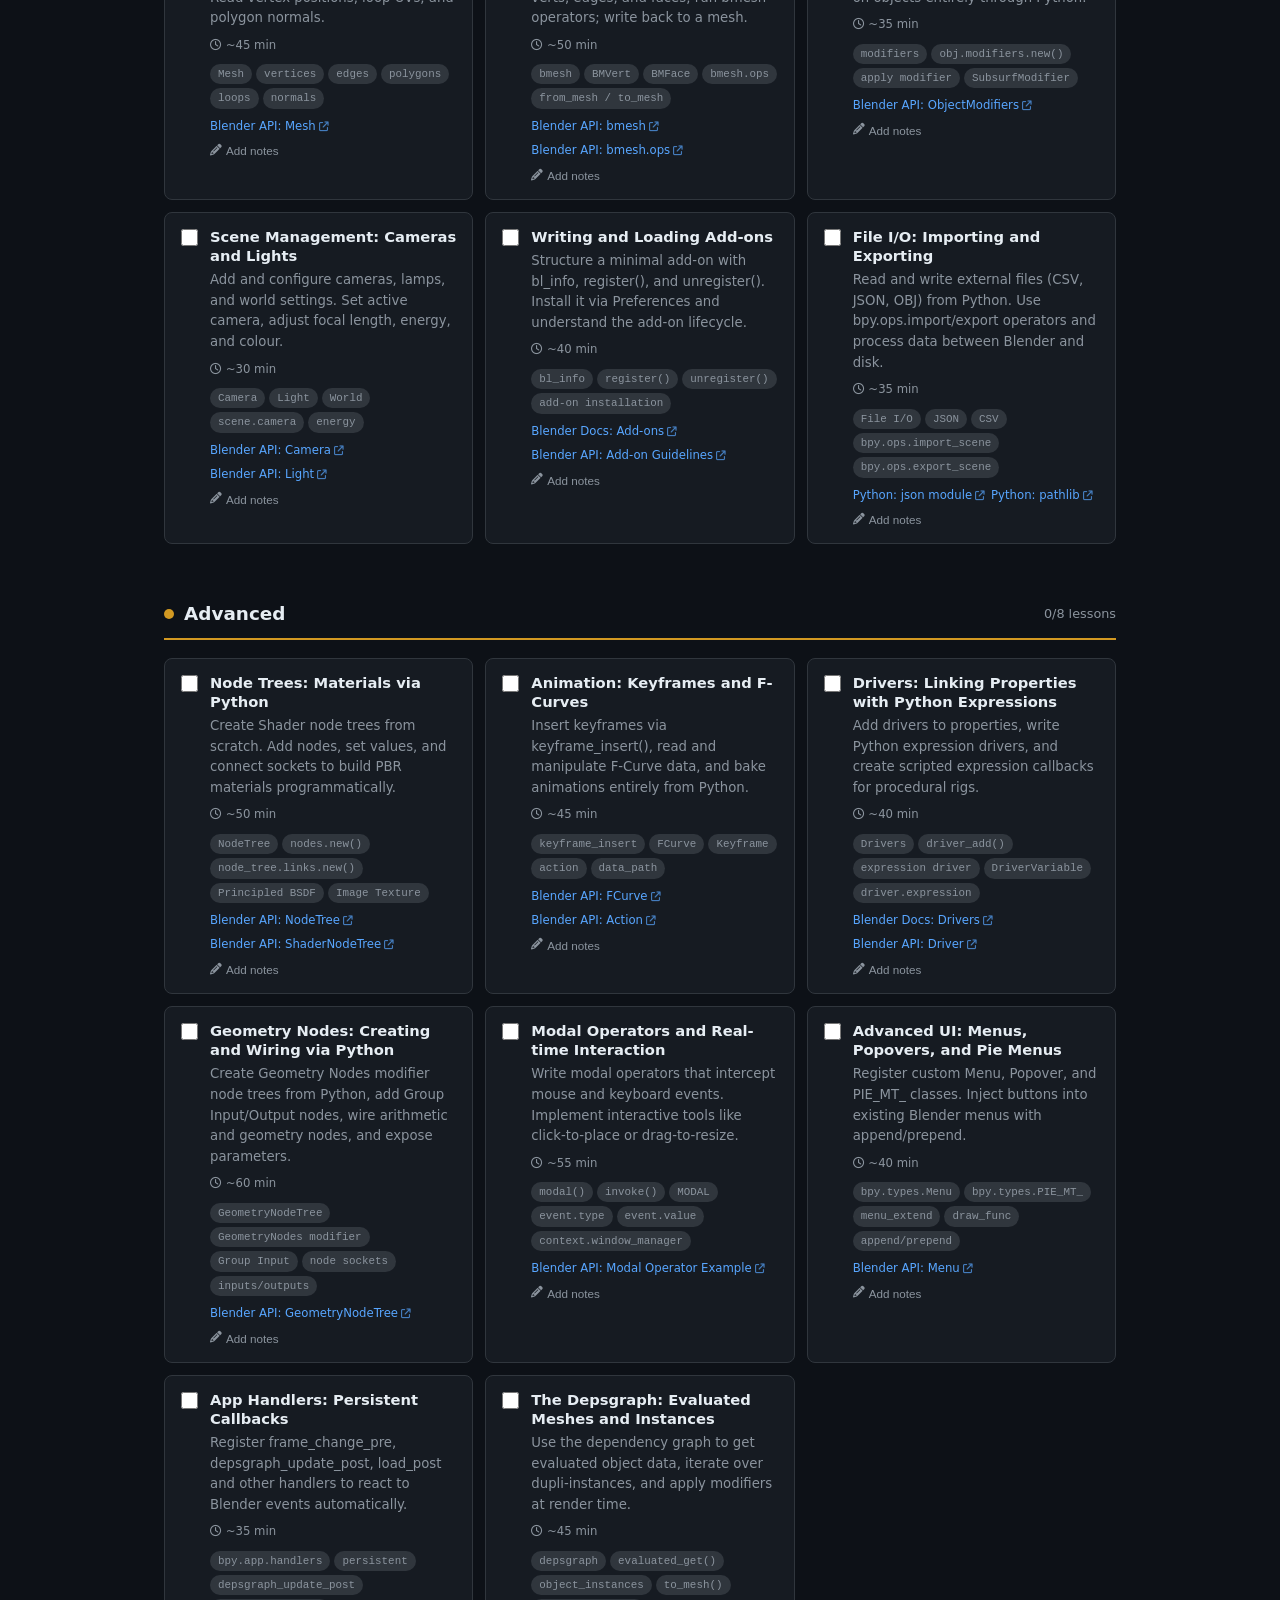
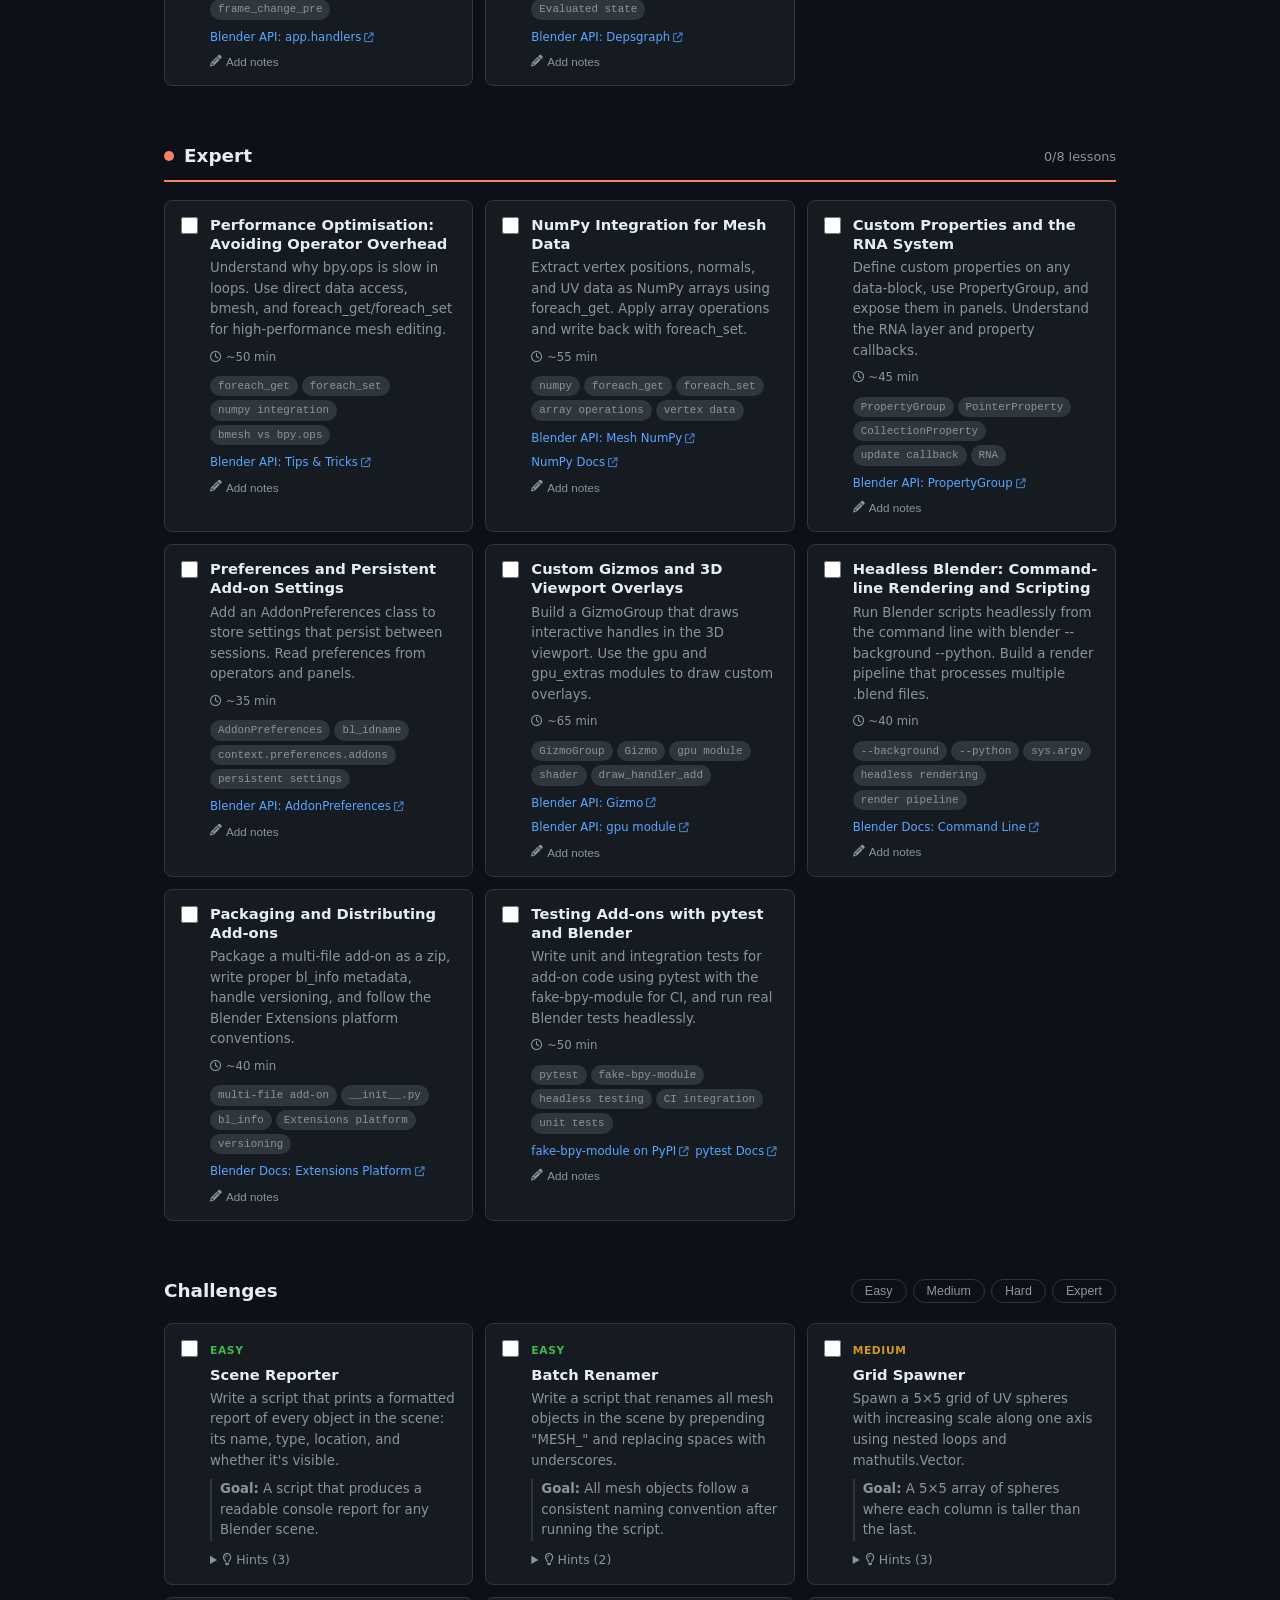
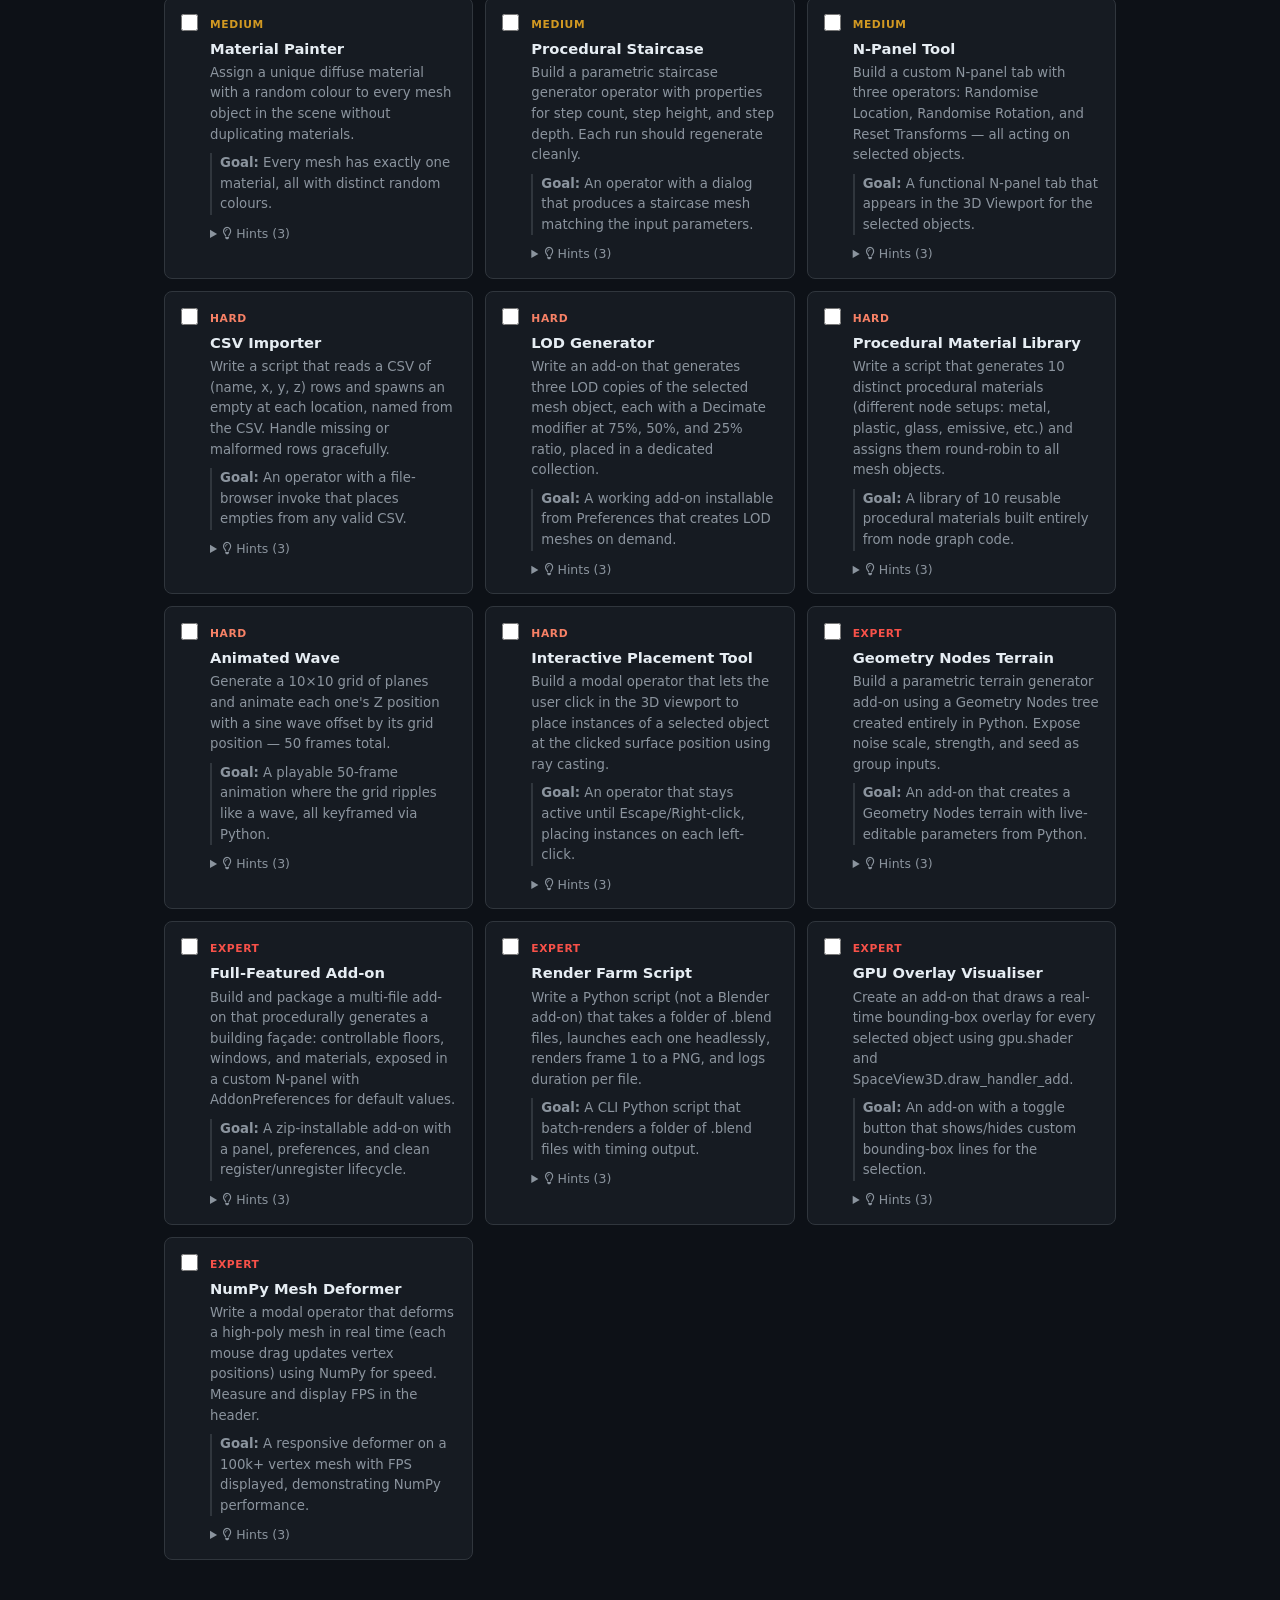
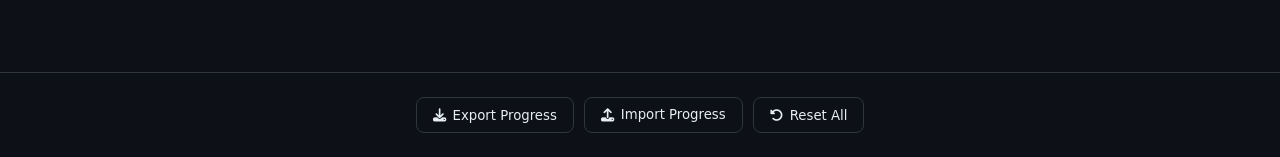
==== commit b9cd50ab: "Vendor Font Awesome 6.5.2 locally Download only the two woff2 font files actually used (fa-solid-900" ====
--- a/app.html
+++ b/app.html
@@ -4,7 +4,7 @@
   <meta charset="UTF-8">
   <meta name="viewport" content="width=device-width, initial-scale=1.0">
   <link rel="icon" type="image/svg+xml" href="favicon.svg">
-  <link rel="stylesheet" href="https://cdnjs.cloudflare.com/ajax/libs/font-awesome/6.5.2/css/all.min.css">
+  <link rel="stylesheet" href="vendor/fontawesome/css/all.min.css">
   <title>Blender Python Scripting — Learning Path</title>
   <script>
     try {
